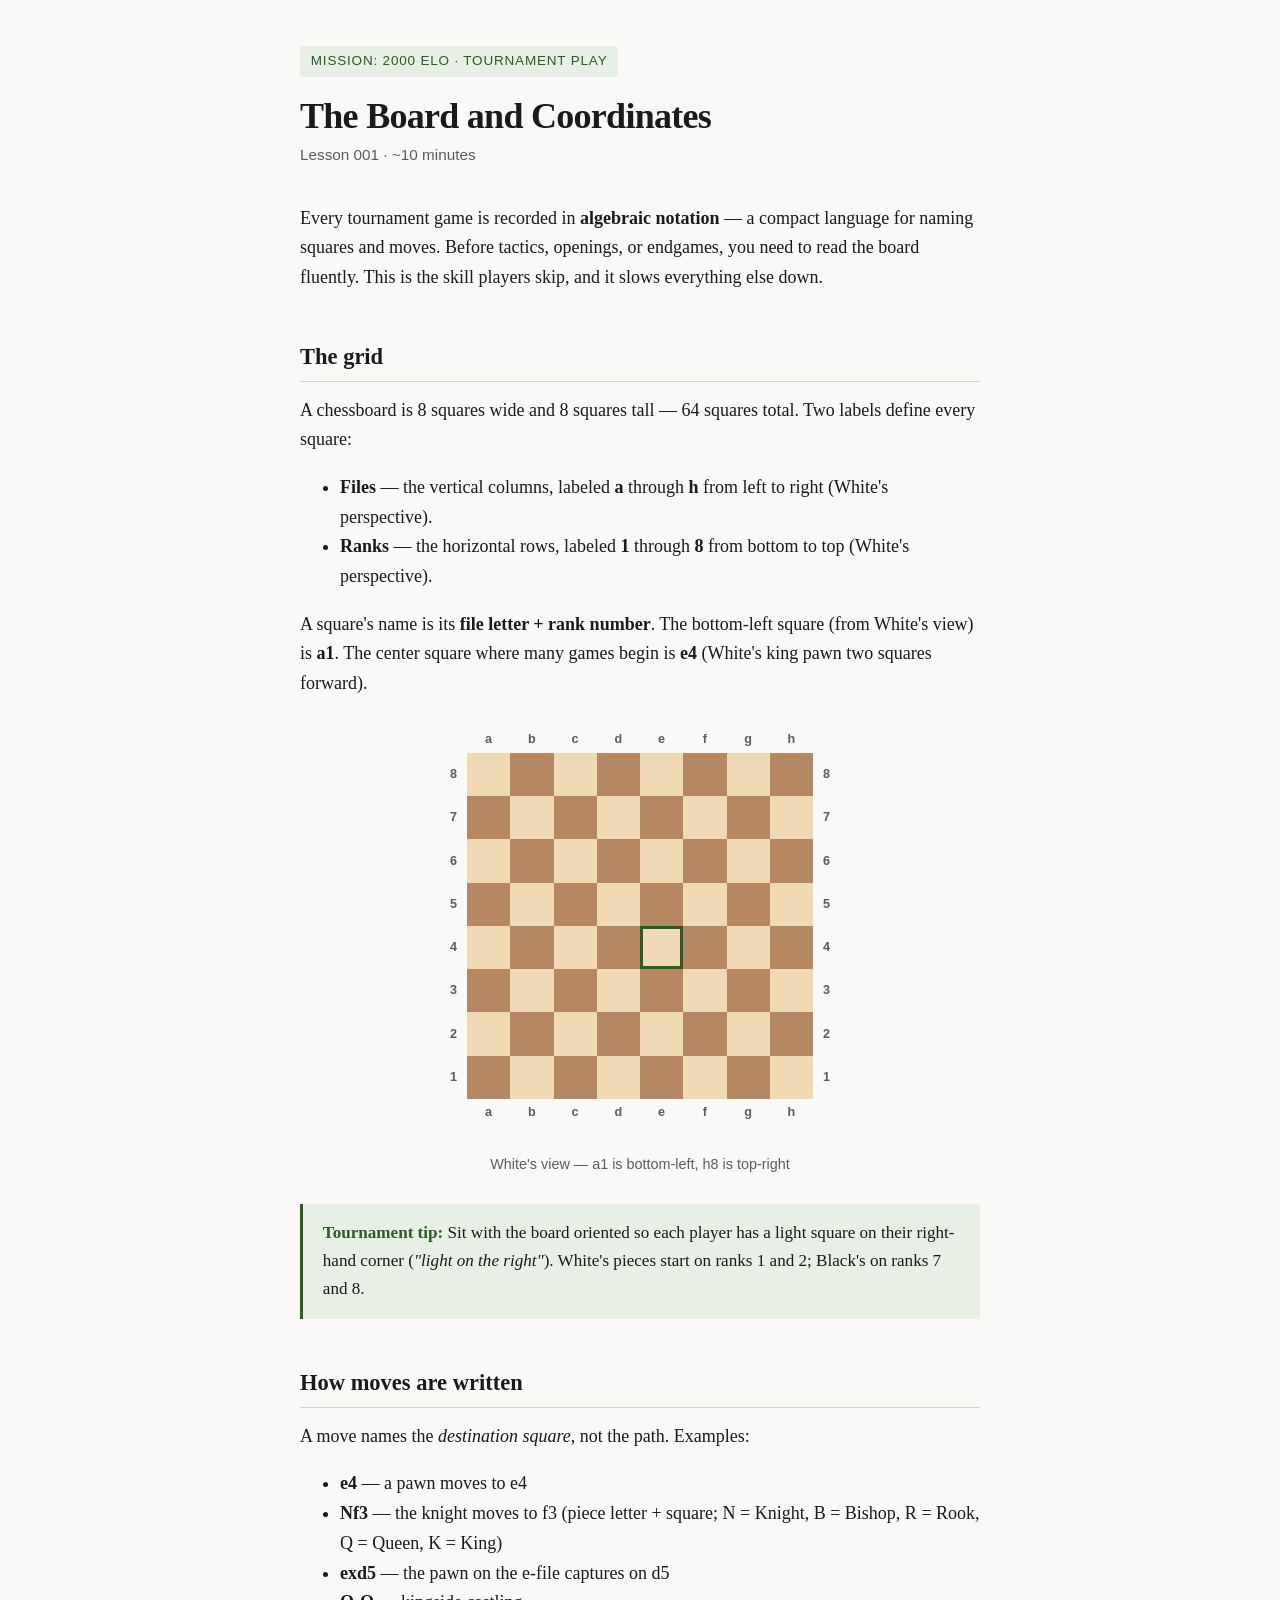
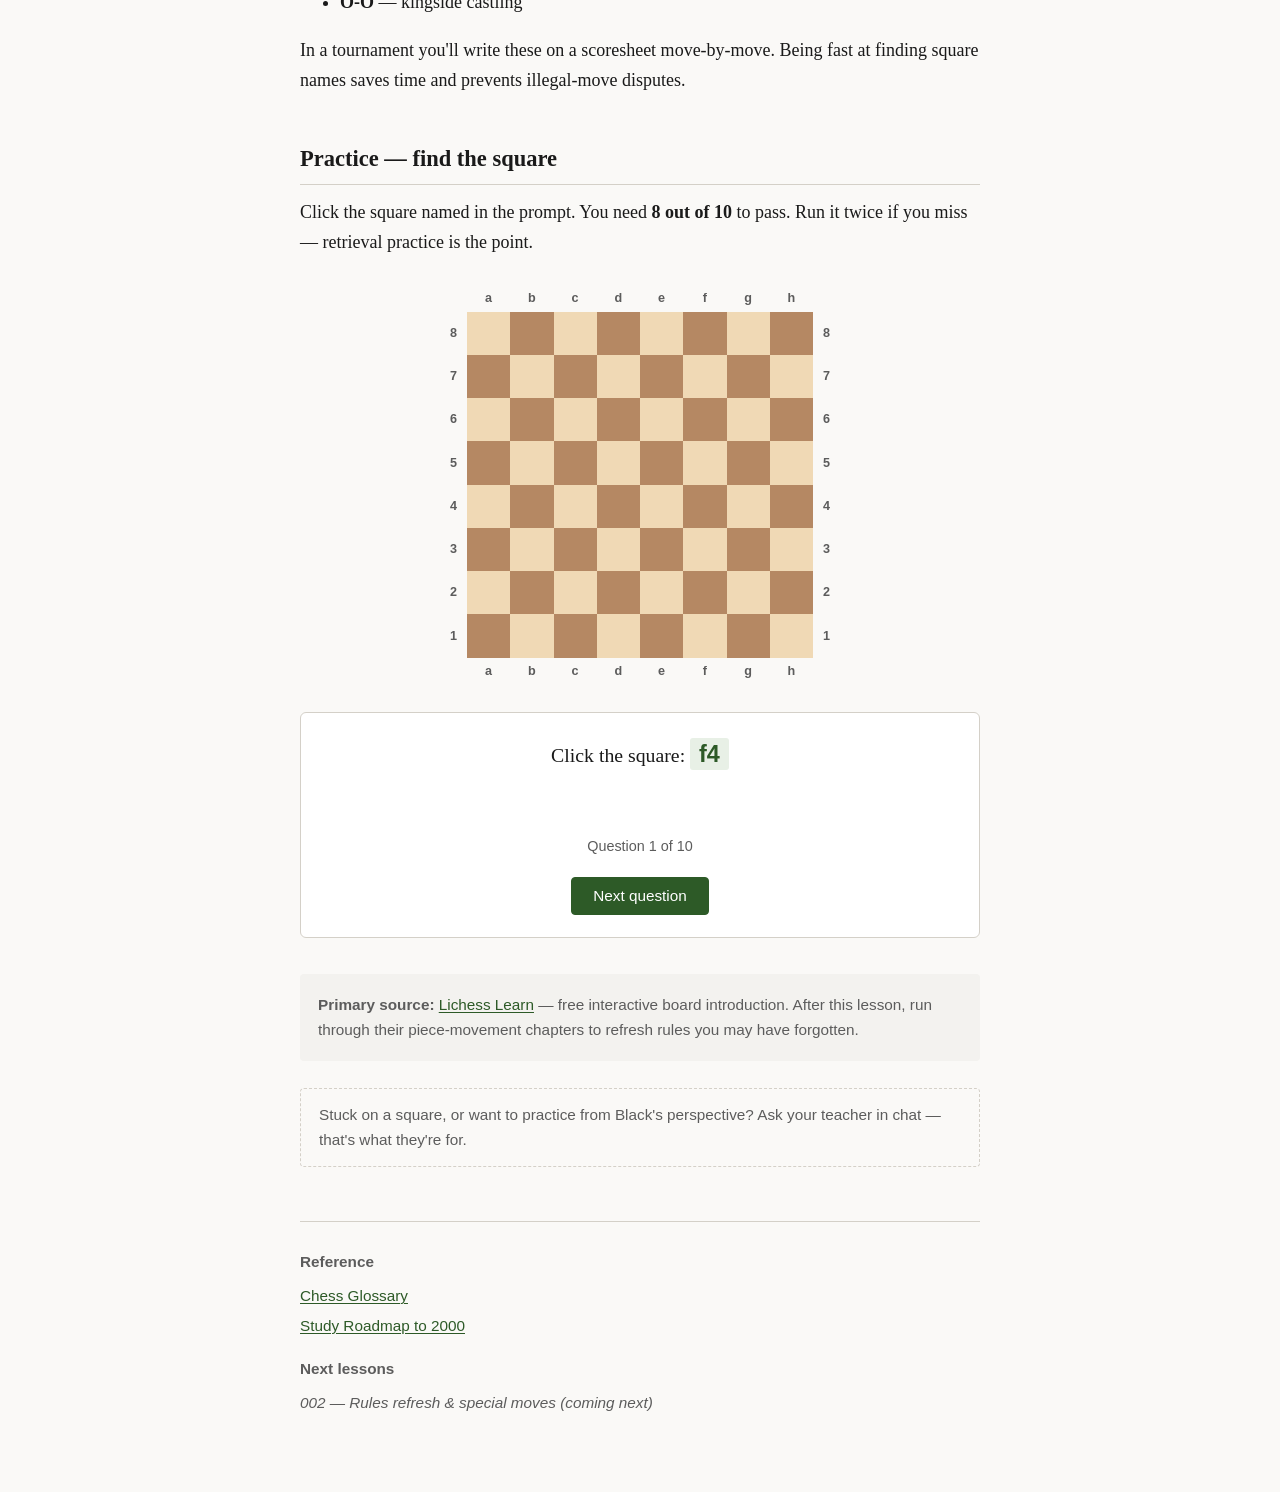
==== lessons/0001-board-coordinates.html @ 6222ac38 "lesson1" ====
<!DOCTYPE html>
<html lang="en">
<head>
  <meta charset="UTF-8">
  <meta name="viewport" content="width=device-width, initial-scale=1.0">
  <title>Lesson 1 — Board Coordinates</title>
  <link rel="stylesheet" href="../assets/lesson.css">
</head>
<body>
<article>
  <p class="mission-tag">Mission: 2000 Elo · Tournament play</p>
  <h1>The Board and Coordinates</h1>
  <p class="subtitle">Lesson 001 · ~10 minutes</p>

  <p>
    Every tournament game is recorded in <strong>algebraic notation</strong> — a compact language
    for naming squares and moves. Before tactics, openings, or endgames, you need to read the
    board fluently. This is the skill players skip, and it slows everything else down.
  </p>

  <h2>The grid</h2>
  <p>
    A chessboard is 8 squares wide and 8 squares tall — 64 squares total.
    Two labels define every square:
  </p>
  <ul>
    <li><strong>Files</strong> — the vertical columns, labeled <strong>a</strong> through <strong>h</strong> from left to right (White's perspective).</li>
    <li><strong>Ranks</strong> — the horizontal rows, labeled <strong>1</strong> through <strong>8</strong> from bottom to top (White's perspective).</li>
  </ul>
  <p>
    A square's name is its <strong>file letter + rank number</strong>. The bottom-left square
    (from White's view) is <strong>a1</strong>. The center square where many games begin is
    <strong>e4</strong> (White's king pawn two squares forward).
  </p>

  <figure>
    <div class="board-wrap">
      <div id="demo-board" class="board-container"></div>
    </div>
    <figcaption>White's view — a1 is bottom-left, h8 is top-right</figcaption>
  </figure>

  <div class="callout">
    <strong>Tournament tip:</strong> Sit with the board oriented so each player has a light square
    on their right-hand corner (<em>"light on the right"</em>). White's pieces start on ranks 1 and 2;
    Black's on ranks 7 and 8.
  </div>

  <h2>How moves are written</h2>
  <p>
    A move names the <em>destination square</em>, not the path. Examples:
  </p>
  <ul>
    <li><strong>e4</strong> — a pawn moves to e4</li>
    <li><strong>Nf3</strong> — the knight moves to f3 (piece letter + square; N = Knight, B = Bishop, R = Rook, Q = Queen, K = King)</li>
    <li><strong>exd5</strong> — the pawn on the e-file captures on d5</li>
    <li><strong>O-O</strong> — kingside castling</li>
  </ul>
  <p>
    In a tournament you'll write these on a scoresheet move-by-move. Being fast at finding
    square names saves time and prevents illegal-move disputes.
  </p>

  <h2>Practice — find the square</h2>
  <p>
    Click the square named in the prompt. You need <strong>8 out of 10</strong> to pass.
    Run it twice if you miss — retrieval practice is the point.
  </p>

  <div id="coordinate-quiz"></div>

  <div class="source">
    <strong>Primary source:</strong>
    <a href="https://lichess.org/learn">Lichess Learn</a> — free interactive board introduction.
    After this lesson, run through their piece-movement chapters to refresh rules you may have forgotten.
  </div>

  <div class="ask-teacher">
    Stuck on a square, or want to practice from Black's perspective?
    Ask your teacher in chat — that's what they're for.
  </div>

  <nav class="nav-links">
    <strong>Reference</strong>
    <ul>
      <li><a href="../reference/glossary.html">Chess Glossary</a></li>
      <li><a href="../reference/study-roadmap.html">Study Roadmap to 2000</a></li>
    </ul>
    <strong style="display:block;margin-top:1rem">Next lessons</strong>
    <ul>
      <li><em>002 — Rules refresh &amp; special moves (coming next)</em></li>
    </ul>
  </nav>
</article>

<script src="../assets/board.js"></script>
<script src="../assets/coordinate-quiz.js"></script>
<script>
  // Demo board with e4 highlighted
  var demo = document.getElementById('demo-board');
  ChessBoard.renderBoard(demo, { orientation: 'white', highlight: 'e4' });
  ChessBoard.markSquare(demo, 'e4', 'highlight');

  CoordinateQuiz.mount(document.getElementById('coordinate-quiz'), { count: 10 });
</script>
</body>
</html>
---- assets/lesson.css ----
/* Chess teaching workspace — shared lesson styles */

:root {
  --bg: #faf9f7;
  --ink: #1a1a1a;
  --muted: #5c5c5c;
  --accent: #2d5a27;
  --accent-light: #e8f0e6;
  --board-light: #f0d9b5;
  --board-dark: #b58863;
  --border: #d4d0c8;
  --correct: #2d6a4f;
  --wrong: #9b2226;
  --font-serif: "Iowan Old Style", "Palatino Linotype", Palatino, Georgia, serif;
  --font-sans: "Helvetica Neue", Helvetica, Arial, sans-serif;
  --max-width: 680px;
}

*, *::before, *::after { box-sizing: border-box; }

html {
  font-size: 18px;
  -webkit-font-smoothing: antialiased;
}

body {
  margin: 0;
  padding: 2.5rem 1.5rem 4rem;
  background: var(--bg);
  color: var(--ink);
  font-family: var(--font-serif);
  line-height: 1.65;
}

article {
  max-width: var(--max-width);
  margin: 0 auto;
}

h1 {
  font-weight: 600;
  font-size: 2rem;
  line-height: 1.2;
  margin: 0 0 0.25rem;
  letter-spacing: -0.02em;
}

.subtitle {
  font-family: var(--font-sans);
  font-size: 0.85rem;
  color: var(--muted);
  margin: 0 0 2rem;
}

h2 {
  font-size: 1.25rem;
  font-weight: 600;
  margin: 2.5rem 0 0.75rem;
  border-bottom: 1px solid var(--border);
  padding-bottom: 0.35rem;
}

h3 {
  font-size: 1.05rem;
  font-weight: 600;
  margin: 1.75rem 0 0.5rem;
}

p { margin: 0 0 1rem; }

a {
  color: var(--accent);
  text-decoration-thickness: 1px;
  text-underline-offset: 2px;
}

a:hover { text-decoration-thickness: 2px; }

.mission-tag {
  display: inline-block;
  font-family: var(--font-sans);
  font-size: 0.75rem;
  text-transform: uppercase;
  letter-spacing: 0.06em;
  color: var(--accent);
  background: var(--accent-light);
  padding: 0.25rem 0.6rem;
  border-radius: 3px;
  margin-bottom: 1rem;
}

.callout {
  background: var(--accent-light);
  border-left: 3px solid var(--accent);
  padding: 0.85rem 1.1rem;
  margin: 1.5rem 0;
  font-size: 0.95rem;
}

.callout strong { color: var(--accent); }

figure {
  margin: 1.5rem 0;
}

figcaption {
  font-family: var(--font-sans);
  font-size: 0.8rem;
  color: var(--muted);
  margin-top: 0.5rem;
  text-align: center;
}

.nav-links {
  font-family: var(--font-sans);
  font-size: 0.85rem;
  margin-top: 3rem;
  padding-top: 1.5rem;
  border-top: 1px solid var(--border);
  color: var(--muted);
}

.nav-links ul {
  list-style: none;
  padding: 0;
  margin: 0.5rem 0 0;
}

.nav-links li { margin: 0.25rem 0; }

.source {
  font-family: var(--font-sans);
  font-size: 0.85rem;
  color: var(--muted);
  margin-top: 2rem;
  padding: 1rem;
  background: #f3f2ef;
  border-radius: 4px;
}

.ask-teacher {
  font-family: var(--font-sans);
  font-size: 0.85rem;
  margin-top: 1.5rem;
  padding: 0.75rem 1rem;
  border: 1px dashed var(--border);
  border-radius: 4px;
  color: var(--muted);
}

/* Board grid */
.board-wrap {
  display: flex;
  flex-direction: column;
  align-items: center;
  margin: 1.5rem 0;
}

.board-container {
  display: grid;
  grid-template-columns: 1.5rem repeat(8, 1fr) 1.5rem;
  grid-template-rows: 1.5rem repeat(8, 1fr) 1.5rem;
  width: min(100%, 400px);
  aspect-ratio: 1;
  min-height: 280px;
  user-select: none;
}

.board-container .square {
  min-width: 0;
  min-height: 0;
}

.board-rank, .board-file {
  display: flex;
  align-items: center;
  justify-content: center;
  font-family: var(--font-sans);
  font-size: 0.7rem;
  color: var(--muted);
  font-weight: 600;
}

.board-grid {
  grid-column: 2 / 10;
  grid-row: 2 / 10;
  display: grid;
  grid-template-columns: repeat(8, 1fr);
  grid-template-rows: repeat(8, 1fr);
  border: 2px solid #5a4636;
}

.square {
  display: flex;
  align-items: center;
  justify-content: center;
  cursor: default;
  position: relative;
  transition: background 0.15s;
}

.square.light { background: var(--board-light); }
.square.dark  { background: var(--board-dark); }

.square.clickable { cursor: pointer; }
.square.clickable:hover { filter: brightness(1.08); }

.square.highlight { box-shadow: inset 0 0 0 3px var(--accent); }
.square.correct   { box-shadow: inset 0 0 0 3px var(--correct); }
.square.wrong     { box-shadow: inset 0 0 0 3px var(--wrong); }

.square .coord-hint {
  position: absolute;
  bottom: 2px;
  right: 3px;
  font-family: var(--font-sans);
  font-size: 0.55rem;
  opacity: 0.45;
}

/* Quiz widget */
.quiz-panel {
  background: #fff;
  border: 1px solid var(--border);
  border-radius: 6px;
  padding: 1.25rem;
  margin: 1.5rem 0;
}

.quiz-prompt {
  font-size: 1.1rem;
  margin: 0 0 1rem;
  text-align: center;
}

.quiz-prompt code {
  font-family: var(--font-sans);
  font-size: 1.3rem;
  font-weight: 700;
  color: var(--accent);
  background: var(--accent-light);
  padding: 0.15rem 0.5rem;
  border-radius: 3px;
}

.quiz-feedback {
  font-family: var(--font-sans);
  font-size: 0.9rem;
  text-align: center;
  min-height: 1.4rem;
  margin-top: 0.75rem;
}

.quiz-feedback.correct { color: var(--correct); font-weight: 600; }
.quiz-feedback.wrong   { color: var(--wrong); }

.quiz-progress {
  font-family: var(--font-sans);
  font-size: 0.8rem;
  color: var(--muted);
  text-align: center;
  margin-top: 0.5rem;
}

.quiz-score {
  font-family: var(--font-sans);
  font-size: 0.95rem;
  text-align: center;
  margin-top: 1rem;
  padding-top: 1rem;
  border-top: 1px solid var(--border);
}

.btn {
  font-family: var(--font-sans);
  font-size: 0.85rem;
  padding: 0.5rem 1.2rem;
  border: 1px solid var(--accent);
  background: var(--accent);
  color: #fff;
  border-radius: 4px;
  cursor: pointer;
  display: block;
  margin: 1rem auto 0;
}

.btn:hover { filter: brightness(1.1); }
.btn:disabled { opacity: 0.5; cursor: default; }

@media print {
  body { padding: 0; font-size: 11pt; }
  .quiz-panel, .btn, .ask-teacher { display: none; }
}
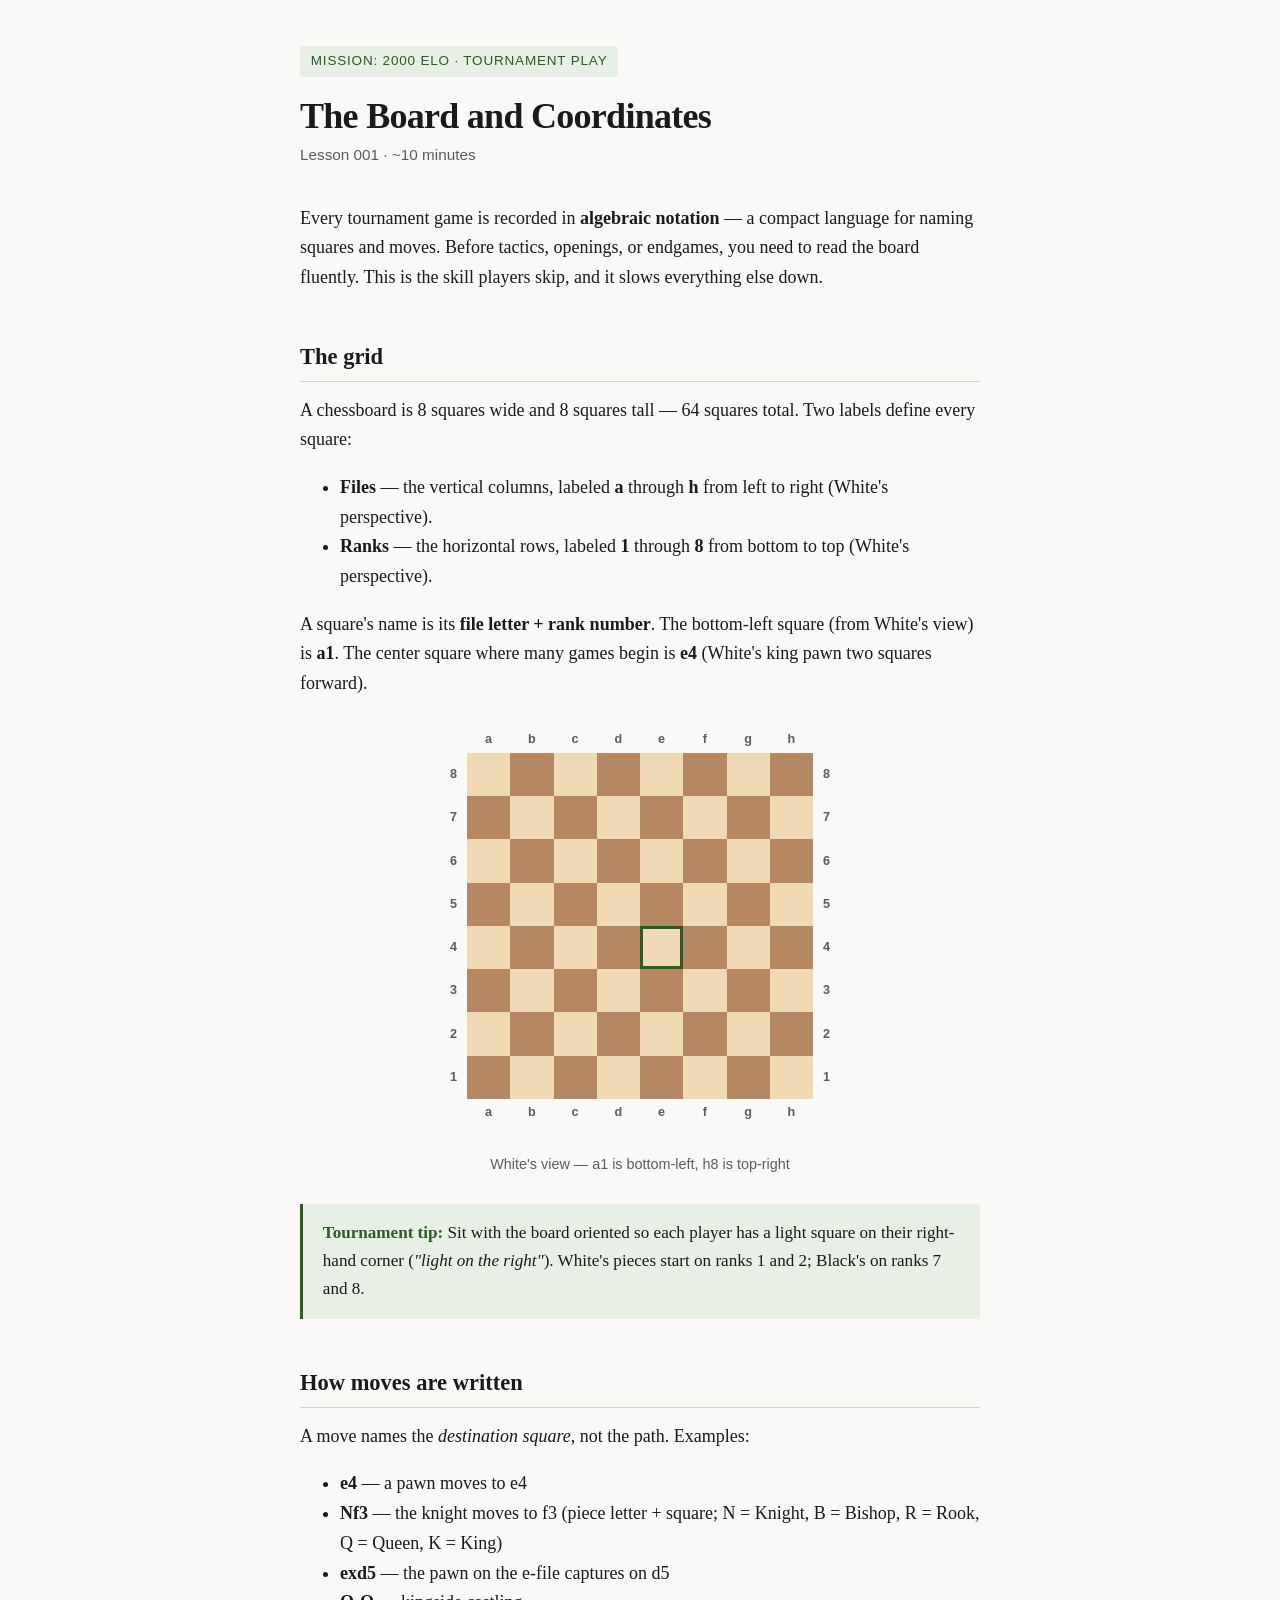
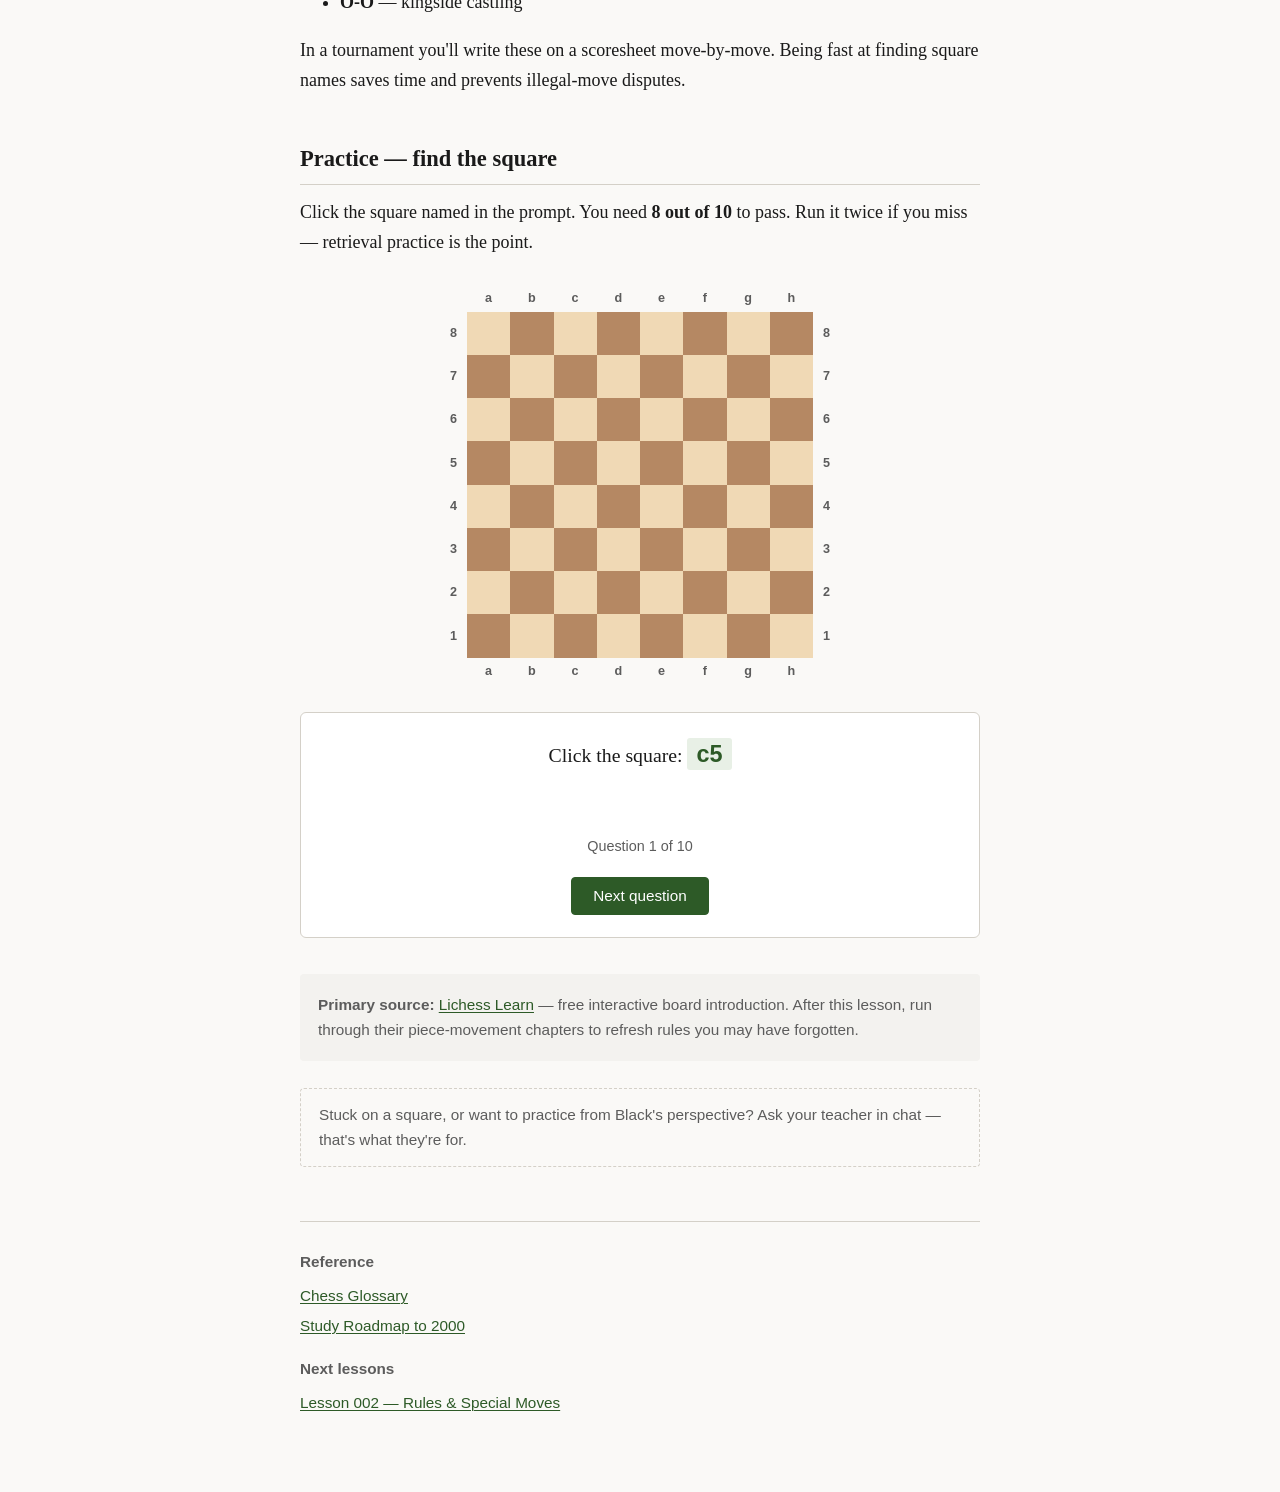
==== commit 428fa2a0: "Add lesson 002: rules refresh and special moves - Extend board.js with Unicode piece rendering and m" ====
--- a/lessons/0001-board-coordinates.html
+++ b/lessons/0001-board-coordinates.html
@@ -88,7 +88,7 @@
     </ul>
     <strong style="display:block;margin-top:1rem">Next lessons</strong>
     <ul>
-      <li><em>002 — Rules refresh &amp; special moves (coming next)</em></li>
+      <li><a href="0002-rules-and-special-moves.html">Lesson 002 — Rules &amp; Special Moves</a></li>
     </ul>
   </nav>
 </article>
--- a/assets/lesson.css
+++ b/assets/lesson.css
@@ -209,6 +209,12 @@
 .square.correct   { box-shadow: inset 0 0 0 3px var(--correct); }
 .square.wrong     { box-shadow: inset 0 0 0 3px var(--wrong); }
 
+.square .piece {
+  font-size: clamp(1.25rem, 5.5vw, 2.25rem);
+  line-height: 1;
+  pointer-events: none;
+}
+
 .square .coord-hint {
   position: absolute;
   bottom: 2px;
@@ -287,6 +293,66 @@
 .btn:hover { filter: brightness(1.1); }
 .btn:disabled { opacity: 0.5; cursor: default; }
 
+/* Multiple-choice quiz */
+.choice-list {
+  list-style: none;
+  padding: 0;
+  margin: 0;
+}
+
+.choice-btn {
+  display: block;
+  width: 100%;
+  text-align: left;
+  font-family: var(--font-sans);
+  font-size: 0.9rem;
+  padding: 0.65rem 0.85rem;
+  margin: 0.4rem 0;
+  border: 1px solid var(--border);
+  border-radius: 4px;
+  background: #fff;
+  color: var(--ink);
+  cursor: pointer;
+  line-height: 1.4;
+}
+
+.choice-btn:hover:not(:disabled) { border-color: var(--accent); background: var(--accent-light); }
+.choice-btn:disabled { cursor: default; }
+.choice-btn.correct { border-color: var(--correct); background: #e8f5ee; color: var(--correct); font-weight: 600; }
+.choice-btn.wrong { border-color: var(--wrong); background: #fce8e8; color: var(--wrong); }
+
+.diagram-row {
+  display: grid;
+  gap: 1rem;
+  margin: 1.25rem 0;
+}
+
+@media (min-width: 560px) {
+  .diagram-row.two-col { grid-template-columns: 1fr 1fr; align-items: start; }
+}
+
+.rule-table {
+  width: 100%;
+  border-collapse: collapse;
+  font-size: 0.9rem;
+  margin: 1rem 0;
+}
+
+.rule-table th, .rule-table td {
+  text-align: left;
+  padding: 0.5rem 0.75rem;
+  border-bottom: 1px solid var(--border);
+  vertical-align: top;
+}
+
+.rule-table th {
+  font-family: var(--font-sans);
+  font-size: 0.75rem;
+  text-transform: uppercase;
+  letter-spacing: 0.04em;
+  color: var(--muted);
+}
+
 @media print {
   body { padding: 0; font-size: 11pt; }
   .quiz-panel, .btn, .ask-teacher { display: none; }
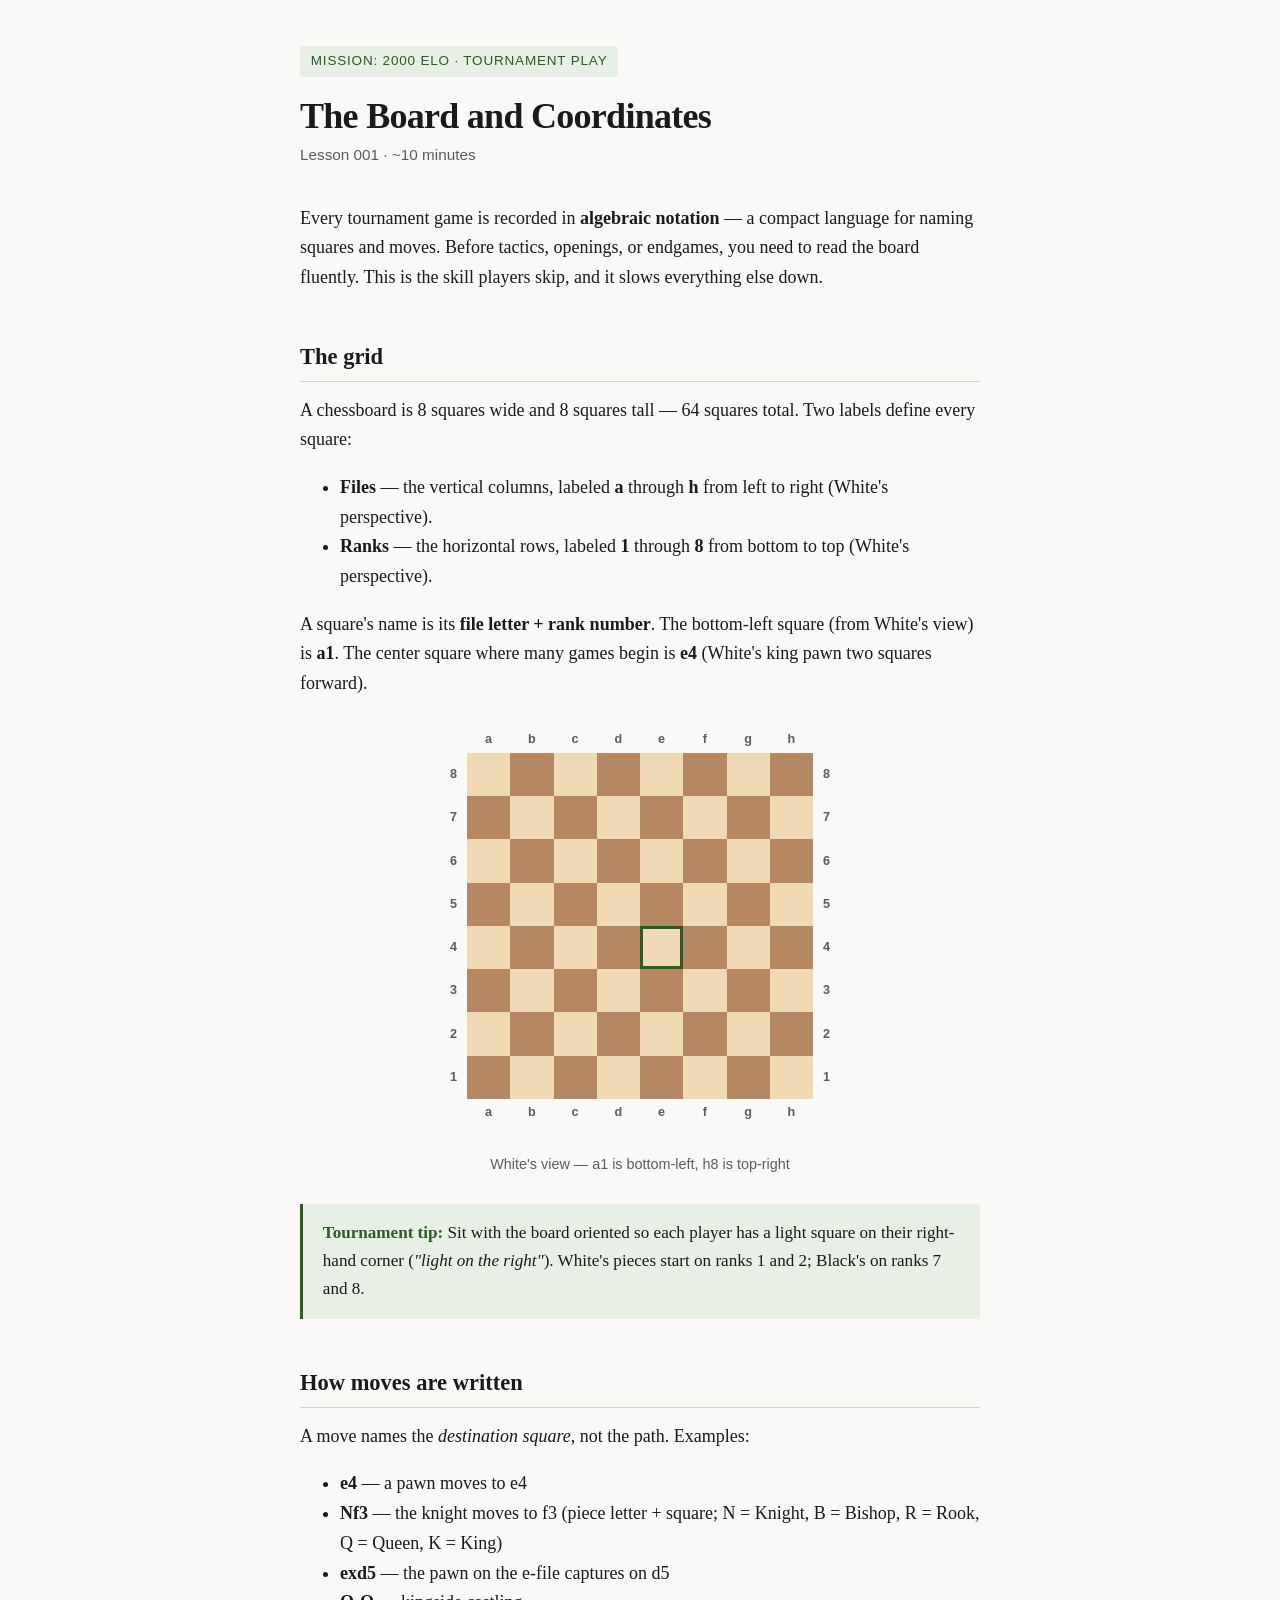
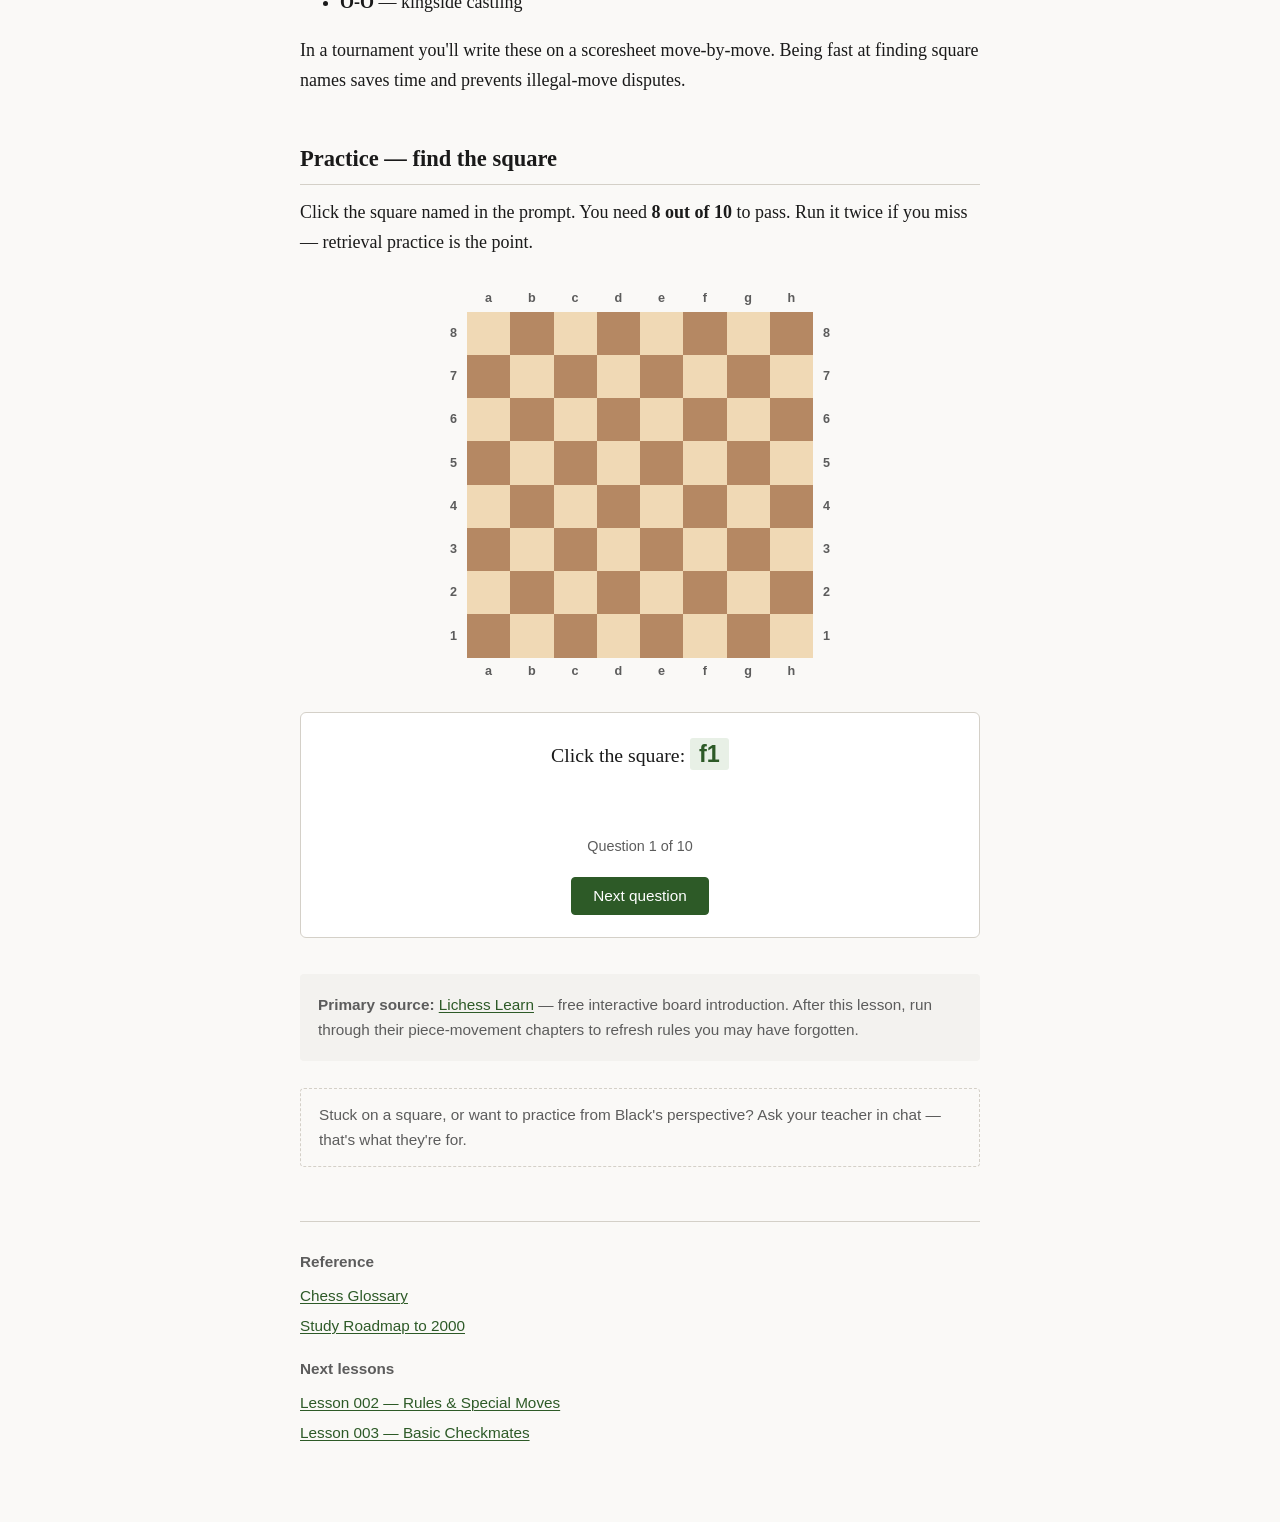
==== commit 534cd99b: "Add Lesson 003: Basic Checkmates Teach queen+king and rook+king vs lone king with boxing/ladder patt" ====
--- a/lessons/0001-board-coordinates.html
+++ b/lessons/0001-board-coordinates.html
@@ -89,6 +89,7 @@
     <strong style="display:block;margin-top:1rem">Next lessons</strong>
     <ul>
       <li><a href="0002-rules-and-special-moves.html">Lesson 002 — Rules &amp; Special Moves</a></li>
+      <li><a href="0003-basic-checkmates.html">Lesson 003 — Basic Checkmates</a></li>
     </ul>
   </nav>
 </article>
